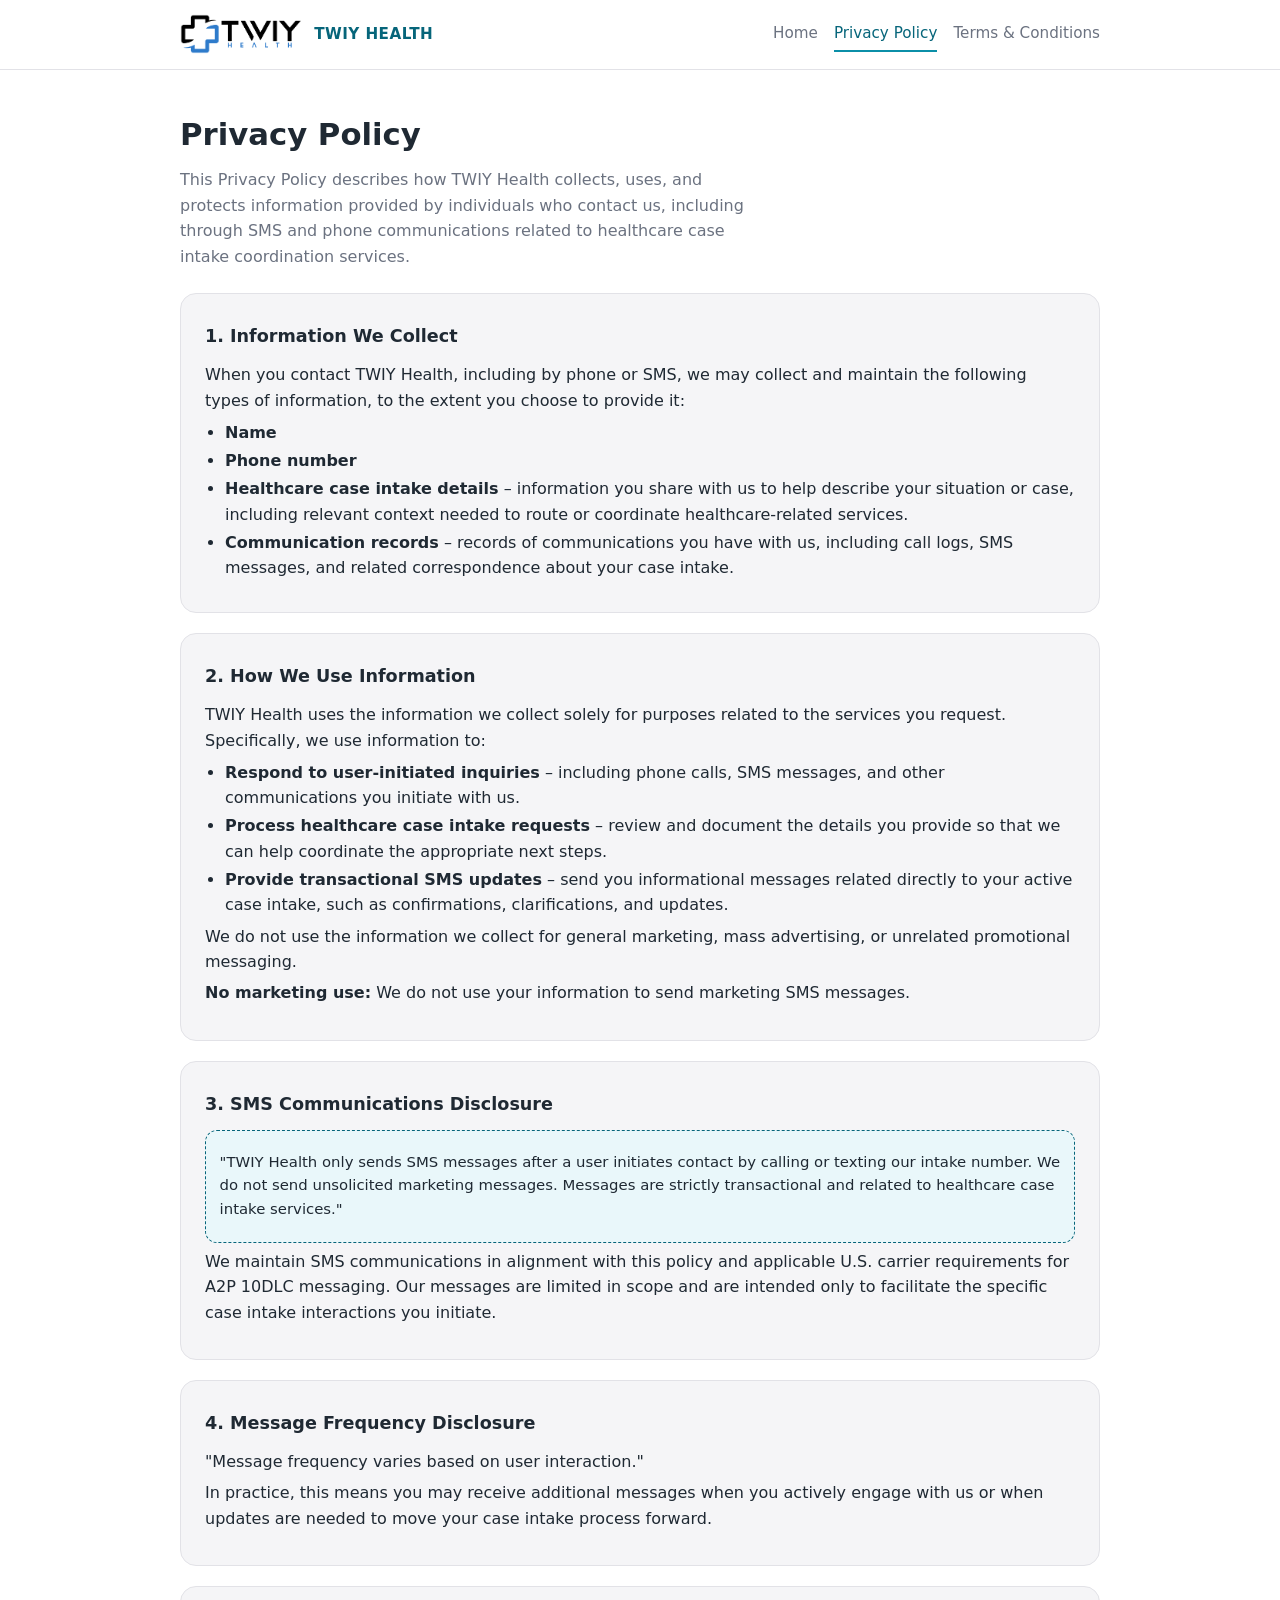
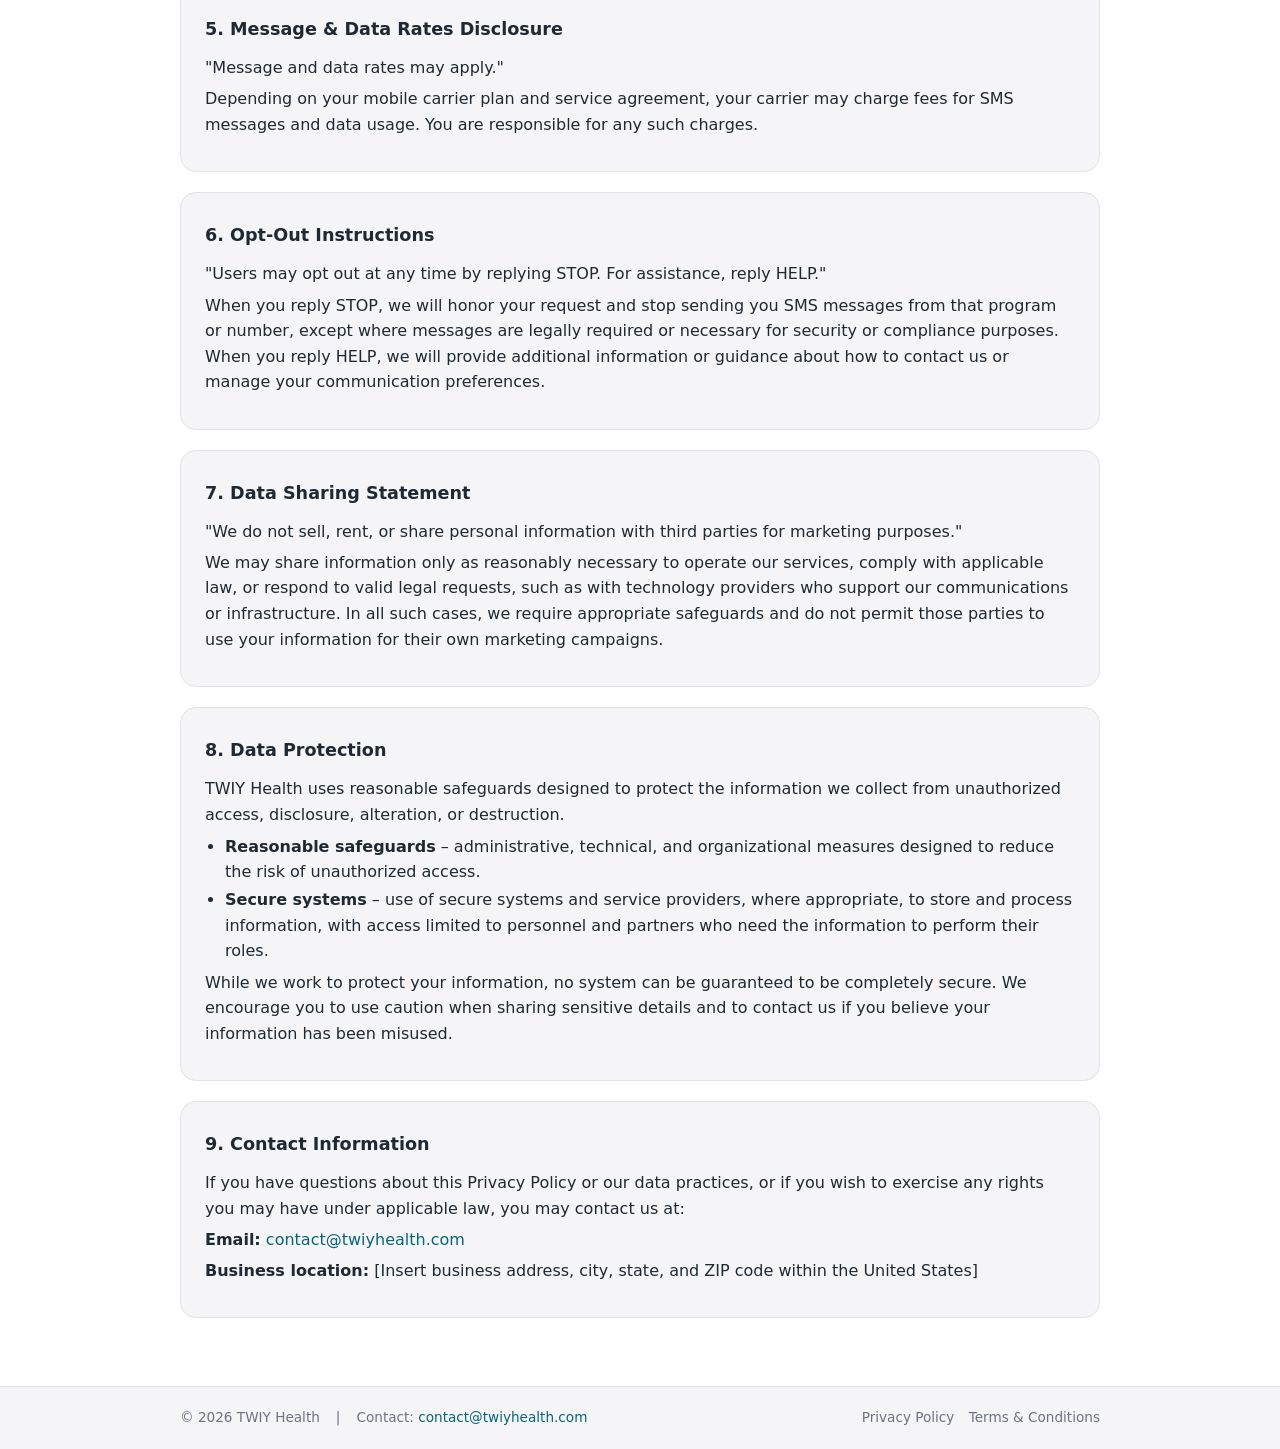
==== privacy.html @ be1fe994 "Initial commit - TWIY Health legal compliance pages Made-with: Cursor" ====
<!DOCTYPE html>
<html lang="en">
  <head>
    <meta charset="UTF-8" />
    <meta name="viewport" content="width=device-width, initial-scale=1" />
    <title>TWIY Health Privacy Policy</title>
    <meta
      name="description"
      content="Privacy Policy for TWIY Health, including information collection, use of data, SMS communications, and data protection practices."
    />
    <link rel="stylesheet" href="styles.css" />
  </head>
  <body>
    <div class="page">
      <header class="site-header">
        <div class="container">
          <div class="header-inner">
            <div class="logo-group">
              <img
                src="assets/TWIY HEALTH-fin-01 (2).png"
                alt="TWIY Health logo"
                class="logo"
              />
              <div class="brand-text">TWIY Health</div>
            </div>
            <nav class="nav-links" aria-label="Primary">
              <a href="index.html">Home</a>
              <a href="privacy.html" aria-current="page">Privacy Policy</a>
              <a href="terms.html">Terms &amp; Conditions</a>
            </nav>
          </div>
        </div>
      </header>

      <main>
        <section class="content">
          <div class="container">
            <header class="content-header">
              <h1>Privacy Policy</h1>
              <p>
                This Privacy Policy describes how TWIY Health collects, uses, and protects
                information provided by individuals who contact us, including through SMS and phone
                communications related to healthcare case intake coordination services.
              </p>
            </header>

            <article class="content-section" id="information-we-collect">
              <h2>1. Information We Collect</h2>
              <p>
                When you contact TWIY Health, including by phone or SMS, we may collect and maintain
                the following types of information, to the extent you choose to provide it:
              </p>
              <ul>
                <li><span class="label">Name</span></li>
                <li><span class="label">Phone number</span></li>
                <li>
                  <span class="label">Healthcare case intake details</span> – information you share
                  with us to help describe your situation or case, including relevant context needed
                  to route or coordinate healthcare-related services.
                </li>
                <li>
                  <span class="label">Communication records</span> – records of communications you
                  have with us, including call logs, SMS messages, and related correspondence about
                  your case intake.
                </li>
              </ul>
            </article>

            <article class="content-section" id="how-we-use-information">
              <h2>2. How We Use Information</h2>
              <p>
                TWIY Health uses the information we collect solely for purposes related to the
                services you request. Specifically, we use information to:
              </p>
              <ul>
                <li>
                  <span class="label">Respond to user-initiated inquiries</span> – including phone
                  calls, SMS messages, and other communications you initiate with us.
                </li>
                <li>
                  <span class="label">Process healthcare case intake requests</span> – review and
                  document the details you provide so that we can help coordinate the appropriate
                  next steps.
                </li>
                <li>
                  <span class="label">Provide transactional SMS updates</span> – send you
                  informational messages related directly to your active case intake, such as
                  confirmations, clarifications, and updates.
                </li>
              </ul>
              <p>
                We do not use the information we collect for general marketing, mass advertising, or
                unrelated promotional messaging.
              </p>
              <p><strong>No marketing use:</strong> We do not use your information to send marketing SMS messages.</p>
            </article>

            <article class="content-section" id="sms-communications">
              <h2>3. SMS Communications Disclosure</h2>
              <div class="highlight-box">
                <p>
                  "TWIY Health only sends SMS messages after a user initiates contact by calling or
                  texting our intake number. We do not send unsolicited marketing messages. Messages
                  are strictly transactional and related to healthcare case intake services."
                </p>
              </div>
              <p>
                We maintain SMS communications in alignment with this policy and applicable U.S.
                carrier requirements for A2P 10DLC messaging. Our messages are limited in scope and
                are intended only to facilitate the specific case intake interactions you initiate.
              </p>
            </article>

            <article class="content-section" id="message-frequency">
              <h2>4. Message Frequency Disclosure</h2>
              <p>"Message frequency varies based on user interaction."</p>
              <p>
                In practice, this means you may receive additional messages when you actively engage
                with us or when updates are needed to move your case intake process forward.
              </p>
            </article>

            <article class="content-section" id="message-and-data-rates">
              <h2>5. Message &amp; Data Rates Disclosure</h2>
              <p>"Message and data rates may apply."</p>
              <p>
                Depending on your mobile carrier plan and service agreement, your carrier may charge
                fees for SMS messages and data usage. You are responsible for any such charges.
              </p>
            </article>

            <article class="content-section" id="opt-out">
              <h2>6. Opt-Out Instructions</h2>
              <p>"Users may opt out at any time by replying STOP. For assistance, reply HELP."</p>
              <p>
                When you reply STOP, we will honor your request and stop sending you SMS messages
                from that program or number, except where messages are legally required or necessary
                for security or compliance purposes. When you reply HELP, we will provide additional
                information or guidance about how to contact us or manage your communication
                preferences.
              </p>
            </article>

            <article class="content-section" id="data-sharing">
              <h2>7. Data Sharing Statement</h2>
              <p>
                "We do not sell, rent, or share personal information with third parties for
                marketing purposes."
              </p>
              <p>
                We may share information only as reasonably necessary to operate our services,
                comply with applicable law, or respond to valid legal requests, such as with
                technology providers who support our communications or infrastructure. In all such
                cases, we require appropriate safeguards and do not permit those parties to use your
                information for their own marketing campaigns.
              </p>
            </article>

            <article class="content-section" id="data-protection">
              <h2>8. Data Protection</h2>
              <p>
                TWIY Health uses reasonable safeguards designed to protect the information we
                collect from unauthorized access, disclosure, alteration, or destruction.
              </p>
              <ul>
                <li>
                  <span class="label">Reasonable safeguards</span> – administrative, technical, and
                  organizational measures designed to reduce the risk of unauthorized access.
                </li>
                <li>
                  <span class="label">Secure systems</span> – use of secure systems and service
                  providers, where appropriate, to store and process information, with access
                  limited to personnel and partners who need the information to perform their roles.
                </li>
              </ul>
              <p>
                While we work to protect your information, no system can be guaranteed to be
                completely secure. We encourage you to use caution when sharing sensitive details
                and to contact us if you believe your information has been misused.
              </p>
            </article>

            <article class="content-section" id="contact-information">
              <h2>9. Contact Information</h2>
              <p>
                If you have questions about this Privacy Policy or our data practices, or if you
                wish to exercise any rights you may have under applicable law, you may contact us at:
              </p>
              <p>
                <span class="label">Email:</span>
                <a href="mailto:contact@twiyhealth.com">contact@twiyhealth.com</a>
              </p>
              <p>
                <span class="label">Business location:</span>
                [Insert business address, city, state, and ZIP code within the United States]
              </p>
            </article>
          </div>
        </section>
      </main>

      <footer class="site-footer">
        <div class="container">
          <div class="footer-inner">
            <div class="footer-meta">
              <span>© 2026 TWIY Health</span>
              <span>|</span>
              <span>Contact: <a href="mailto:contact@twiyhealth.com">contact@twiyhealth.com</a></span>
            </div>
            <nav class="footer-links" aria-label="Footer">
              <a href="privacy.html" aria-current="page">Privacy Policy</a>
              <a href="terms.html">Terms &amp; Conditions</a>
            </nav>
          </div>
        </div>
      </footer>
    </div>
  </body>
</html>
---- styles.css ----
/* Base layout */
:root {
  --color-background: #ffffff;
  --color-surface: #f5f5f7;
  --color-border: #e2e2e7;
  --color-primary: #0b8fa8;
  --color-primary-dark: #06657a;
  --color-text: #1f2933;
  --color-muted: #6b7280;
}

*,
*::before,
*::after {
  box-sizing: border-box;
}

html {
  scroll-behavior: smooth;
}

body {
  margin: 0;
  min-height: 100vh;
  font-family: system-ui, -apple-system, BlinkMacSystemFont, "Segoe UI", sans-serif;
  color: var(--color-text);
  background-color: var(--color-background);
  line-height: 1.6;
}

img {
  max-width: 100%;
  height: auto;
  display: block;
}

a {
  color: var(--color-primary-dark);
  text-decoration: none;
}

a:hover,
a:focus-visible {
  text-decoration: underline;
}

.page {
  display: flex;
  min-height: 100vh;
  flex-direction: column;
}

.container {
  width: 100%;
  max-width: 960px;
  margin: 0 auto;
  padding: 0 1.25rem;
}

/* Header */
.site-header {
  border-bottom: 1px solid var(--color-border);
  background-color: var(--color-background);
}

.header-inner {
  display: flex;
  align-items: center;
  justify-content: space-between;
  padding: 0.9rem 0.5rem;
  gap: 1.5rem;
}

.logo-group {
  display: flex;
  align-items: center;
  gap: 0.75rem;
}

.logo {
  height: 40px;
  width: auto;
}

.brand-text {
  font-weight: 600;
  letter-spacing: 0.03em;
  font-size: 0.95rem;
  text-transform: uppercase;
  color: var(--color-primary-dark);
}

.nav-links {
  display: flex;
  align-items: center;
  gap: 1rem;
  font-size: 0.95rem;
}

.nav-links a {
  color: var(--color-muted);
  padding: 0.25rem 0;
  border-bottom: 2px solid transparent;
}

.nav-links a:hover,
.nav-links a:focus-visible,
.nav-links a[aria-current="page"] {
  color: var(--color-primary-dark);
  border-bottom-color: var(--color-primary);
  text-decoration: none;
}

/* Main content */
main {
  flex: 1;
}

.hero {
  padding: 3rem 0 2.5rem;
}

.hero-inner {
  display: flex;
  flex-direction: column;
  gap: 2rem;
}

.hero-copy h1 {
  margin: 0 0 1rem;
  font-size: clamp(1.9rem, 3vw, 2.4rem);
}

.hero-copy p {
  margin: 0 0 1.5rem;
  color: var(--color-muted);
  max-width: 40rem;
}

.hero-actions {
  display: flex;
  flex-wrap: wrap;
  gap: 0.75rem;
}

.btn {
  display: inline-flex;
  align-items: center;
  justify-content: center;
  padding: 0.7rem 1.4rem;
  border-radius: 999px;
  font-size: 0.95rem;
  font-weight: 500;
  border: 1px solid transparent;
  cursor: pointer;
  transition: background-color 0.15s ease, color 0.15s ease, border-color 0.15s ease,
    box-shadow 0.15s ease, transform 0.06s ease;
}

.btn-primary {
  background: linear-gradient(135deg, var(--color-primary), var(--color-primary-dark));
  color: #ffffff;
  box-shadow: 0 8px 20px rgba(6, 101, 122, 0.28);
}

.btn-primary:hover,
.btn-primary:focus-visible {
  background: linear-gradient(135deg, var(--color-primary-dark), var(--color-primary-dark));
  transform: translateY(-1px);
  text-decoration: none;
}

.btn-ghost {
  background-color: transparent;
  border-color: var(--color-border);
  color: var(--color-primary-dark);
}

.btn-ghost:hover,
.btn-ghost:focus-visible {
  background-color: var(--color-surface);
}

.hero-panel {
  background: radial-gradient(circle at top left, #e0f6fb, #ffffff);
  border-radius: 1.25rem;
  border: 1px solid var(--color-border);
  padding: 1.5rem 1.25rem;
  box-shadow: 0 10px 30px rgba(15, 23, 42, 0.08);
}

.hero-panel h2 {
  margin-top: 0;
  margin-bottom: 0.75rem;
  font-size: 1.1rem;
}

.hero-panel p {
  margin: 0;
  font-size: 0.93rem;
  color: var(--color-muted);
}

/* Content sections */
.content {
  padding: 2.5rem 0 3rem;
}

.content-header {
  margin-bottom: 1.5rem;
}

.content-header h1 {
  margin: 0 0 0.5rem;
  font-size: clamp(1.7rem, 2.4vw, 2rem);
}

.content-header p {
  margin: 0;
  color: var(--color-muted);
  max-width: 36rem;
}

.content-section {
  padding: 1.75rem 1.5rem;
  border-radius: 1rem;
  background-color: var(--color-surface);
  border: 1px solid var(--color-border);
  margin-bottom: 1.25rem;
}

.content-section h2 {
  margin-top: 0;
  margin-bottom: 0.75rem;
  font-size: 1.1rem;
}

.content-section p {
  margin: 0.35rem 0;
}

.content-section ul {
  margin: 0.4rem 0 0.2rem 1.25rem;
  padding: 0;
}

.content-section li {
  margin-bottom: 0.15rem;
}

.label {
  font-weight: 600;
}

.highlight-box {
  padding: 0.9rem 0.85rem;
  border-radius: 0.75rem;
  border: 1px dashed var(--color-primary-dark);
  background-color: #e9f7fa;
  font-size: 0.93rem;
}

/* Footer */
.site-footer {
  border-top: 1px solid var(--color-border);
  background-color: var(--color-surface);
  padding: 1.25rem 0;
  font-size: 0.85rem;
  color: var(--color-muted);
}

.footer-inner {
  display: flex;
  flex-direction: column;
  gap: 0.75rem;
}

.footer-meta {
  display: flex;
  flex-wrap: wrap;
  gap: 0.5rem 1rem;
  align-items: center;
}

.footer-links {
  display: flex;
  flex-wrap: wrap;
  gap: 0.9rem;
}

.footer-links a {
  color: var(--color-muted);
}

.footer-links a:hover,
.footer-links a:focus-visible {
  color: var(--color-primary-dark);
  text-decoration: none;
}

/* Responsive */
@media (min-width: 768px) {
  .header-inner {
    padding-inline: 0;
  }

  .hero-inner {
    flex-direction: row;
    align-items: stretch;
  }

  .hero-copy,
  .hero-panel {
    flex: 1;
  }

  .hero-panel {
    margin-top: 0.5rem;
  }

  .footer-inner {
    flex-direction: row;
    align-items: center;
    justify-content: space-between;
  }
}
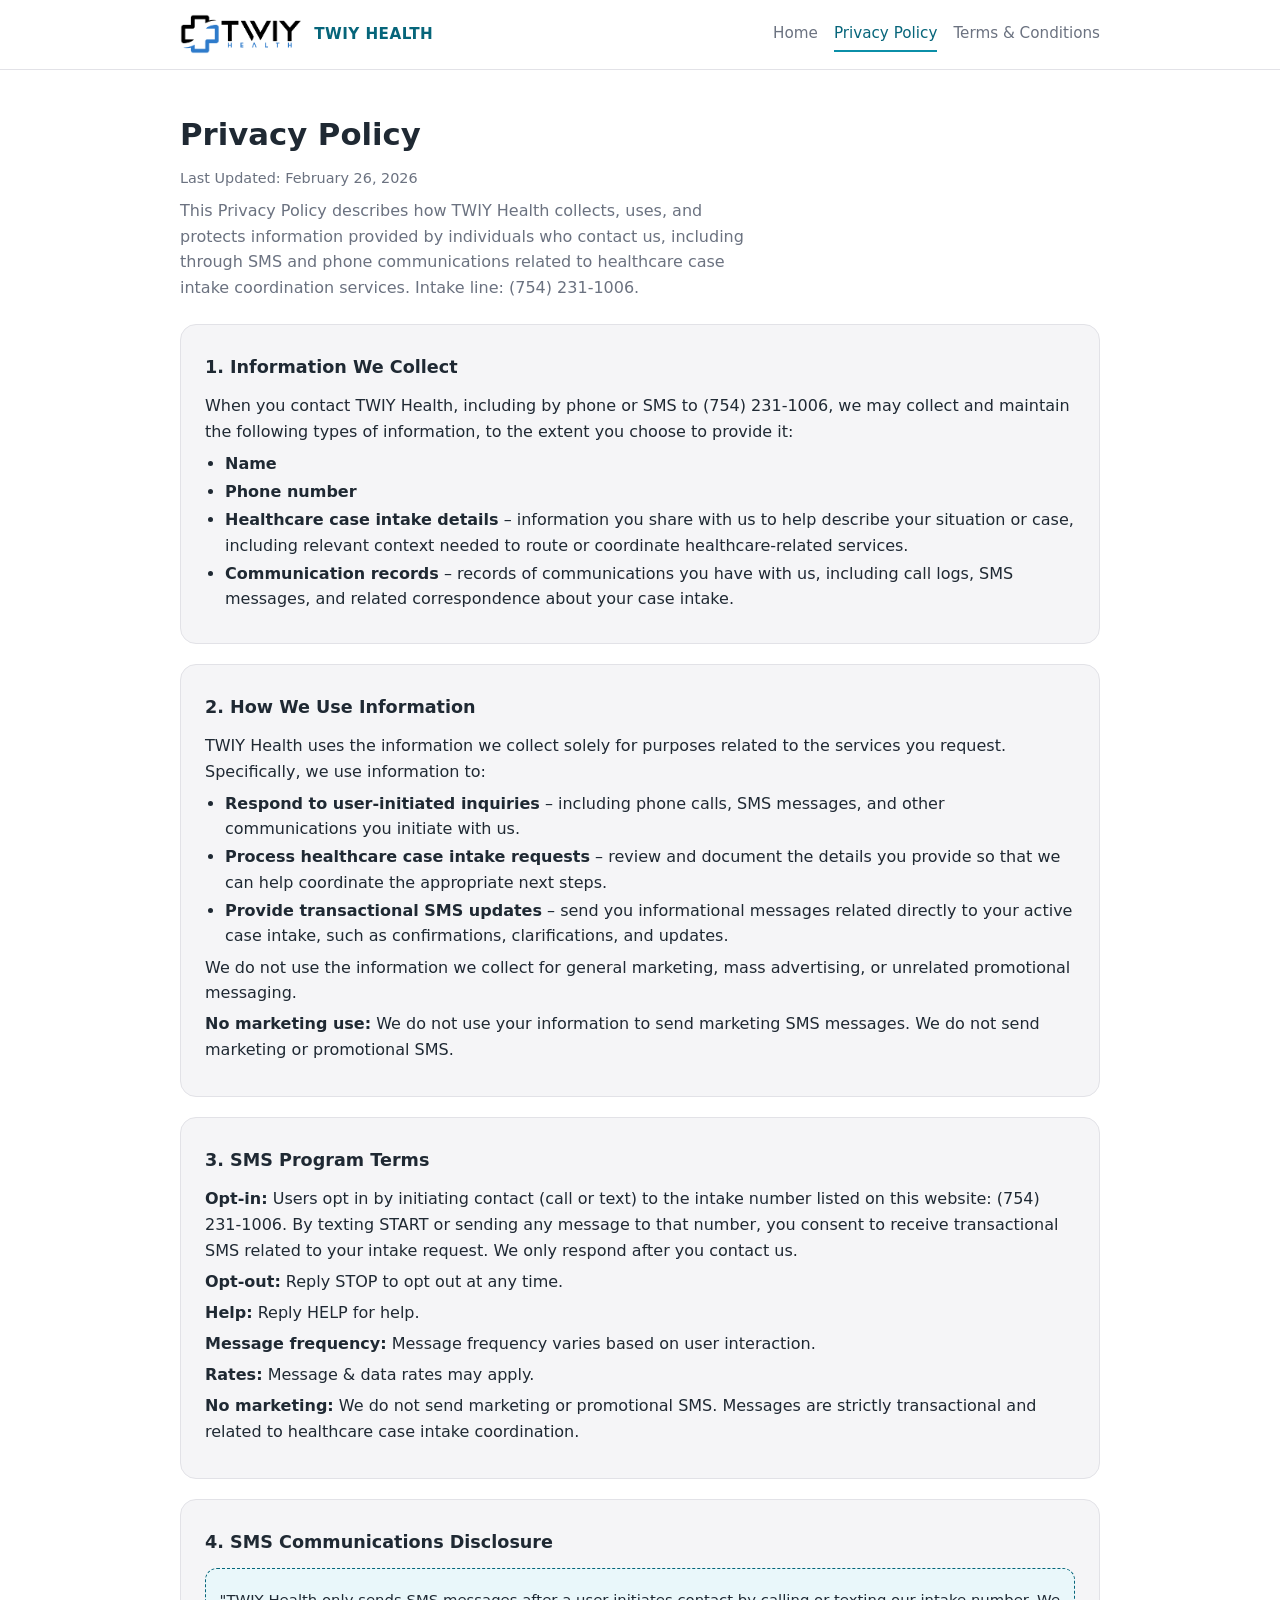
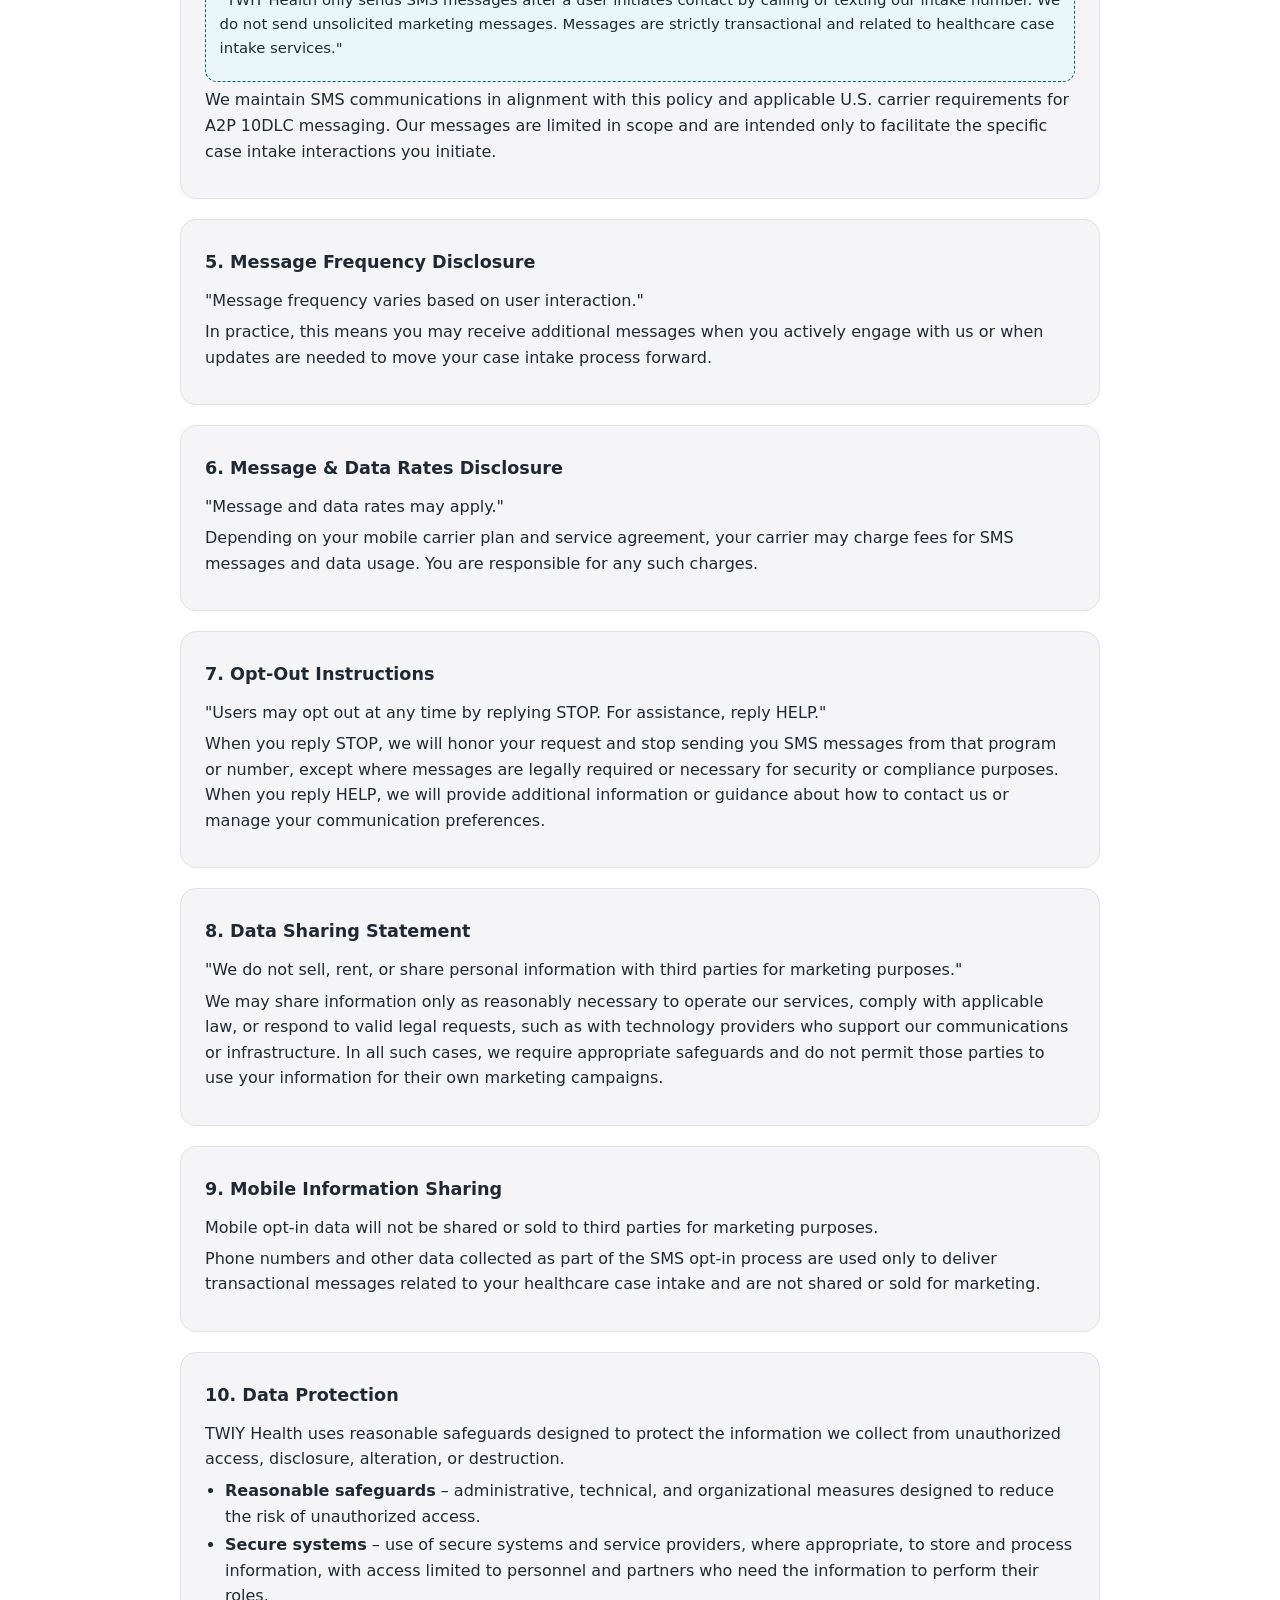
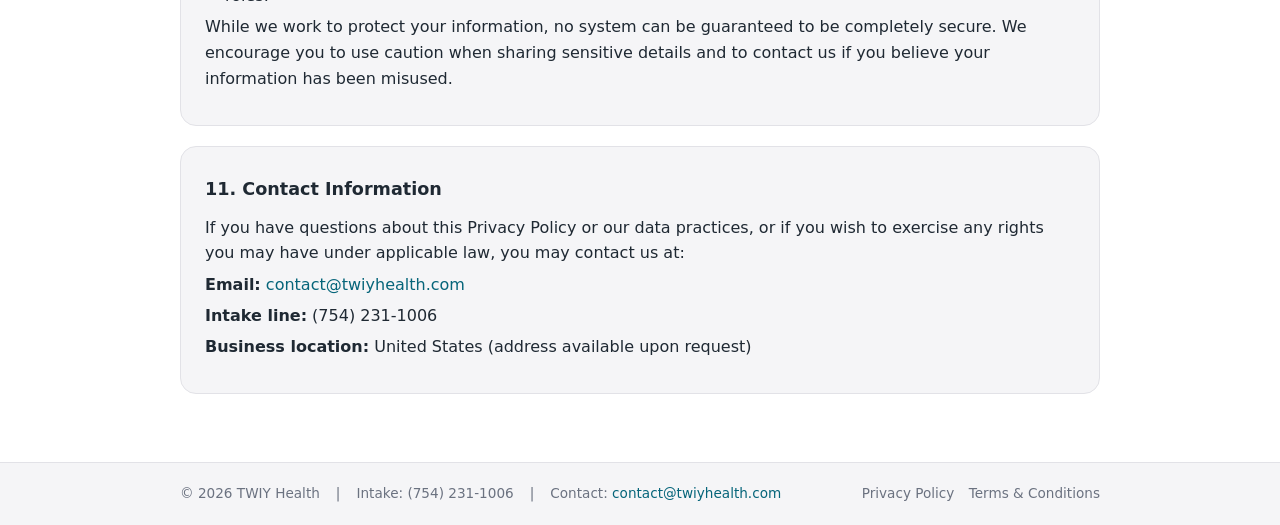
==== commit 30a756d1: "Update policies for A2P compliance Made-with: Cursor" ====
--- a/privacy.html
+++ b/privacy.html
@@ -37,17 +37,18 @@
           <div class="container">
             <header class="content-header">
               <h1>Privacy Policy</h1>
+              <p class="last-updated">Last Updated: February 26, 2026</p>
               <p>
                 This Privacy Policy describes how TWIY Health collects, uses, and protects
                 information provided by individuals who contact us, including through SMS and phone
-                communications related to healthcare case intake coordination services.
+                communications related to healthcare case intake coordination services. Intake line: (754) 231-1006.
               </p>
             </header>
 
             <article class="content-section" id="information-we-collect">
               <h2>1. Information We Collect</h2>
               <p>
-                When you contact TWIY Health, including by phone or SMS, we may collect and maintain
+                When you contact TWIY Health, including by phone or SMS to (754) 231-1006, we may collect and maintain
                 the following types of information, to the extent you choose to provide it:
               </p>
               <ul>
@@ -92,11 +93,21 @@
                 We do not use the information we collect for general marketing, mass advertising, or
                 unrelated promotional messaging.
               </p>
-              <p><strong>No marketing use:</strong> We do not use your information to send marketing SMS messages.</p>
+              <p><strong>No marketing use:</strong> We do not use your information to send marketing SMS messages. We do not send marketing or promotional SMS.</p>
+            </article>
+
+            <article class="content-section" id="sms-program-terms">
+              <h2>3. SMS Program Terms</h2>
+              <p><span class="label">Opt-in:</span> Users opt in by initiating contact (call or text) to the intake number listed on this website: (754) 231-1006. By texting START or sending any message to that number, you consent to receive transactional SMS related to your intake request. We only respond after you contact us.</p>
+              <p><span class="label">Opt-out:</span> Reply STOP to opt out at any time.</p>
+              <p><span class="label">Help:</span> Reply HELP for help.</p>
+              <p><span class="label">Message frequency:</span> Message frequency varies based on user interaction.</p>
+              <p><span class="label">Rates:</span> Message &amp; data rates may apply.</p>
+              <p><span class="label">No marketing:</span> We do not send marketing or promotional SMS. Messages are strictly transactional and related to healthcare case intake coordination.</p>
             </article>
 
             <article class="content-section" id="sms-communications">
-              <h2>3. SMS Communications Disclosure</h2>
+              <h2>4. SMS Communications Disclosure</h2>
               <div class="highlight-box">
                 <p>
                   "TWIY Health only sends SMS messages after a user initiates contact by calling or
@@ -112,7 +123,7 @@
             </article>
 
             <article class="content-section" id="message-frequency">
-              <h2>4. Message Frequency Disclosure</h2>
+              <h2>5. Message Frequency Disclosure</h2>
               <p>"Message frequency varies based on user interaction."</p>
               <p>
                 In practice, this means you may receive additional messages when you actively engage
@@ -121,7 +132,7 @@
             </article>
 
             <article class="content-section" id="message-and-data-rates">
-              <h2>5. Message &amp; Data Rates Disclosure</h2>
+              <h2>6. Message &amp; Data Rates Disclosure</h2>
               <p>"Message and data rates may apply."</p>
               <p>
                 Depending on your mobile carrier plan and service agreement, your carrier may charge
@@ -130,7 +141,7 @@
             </article>
 
             <article class="content-section" id="opt-out">
-              <h2>6. Opt-Out Instructions</h2>
+              <h2>7. Opt-Out Instructions</h2>
               <p>"Users may opt out at any time by replying STOP. For assistance, reply HELP."</p>
               <p>
                 When you reply STOP, we will honor your request and stop sending you SMS messages
@@ -142,7 +153,7 @@
             </article>
 
             <article class="content-section" id="data-sharing">
-              <h2>7. Data Sharing Statement</h2>
+              <h2>8. Data Sharing Statement</h2>
               <p>
                 "We do not sell, rent, or share personal information with third parties for
                 marketing purposes."
@@ -156,8 +167,18 @@
               </p>
             </article>
 
+            <article class="content-section" id="mobile-information-sharing">
+              <h2>9. Mobile Information Sharing</h2>
+              <p>
+                Mobile opt-in data will not be shared or sold to third parties for marketing purposes.
+              </p>
+              <p>
+                Phone numbers and other data collected as part of the SMS opt-in process are used only to deliver transactional messages related to your healthcare case intake and are not shared or sold for marketing.
+              </p>
+            </article>
+
             <article class="content-section" id="data-protection">
-              <h2>8. Data Protection</h2>
+              <h2>10. Data Protection</h2>
               <p>
                 TWIY Health uses reasonable safeguards designed to protect the information we
                 collect from unauthorized access, disclosure, alteration, or destruction.
@@ -181,7 +202,7 @@
             </article>
 
             <article class="content-section" id="contact-information">
-              <h2>9. Contact Information</h2>
+              <h2>11. Contact Information</h2>
               <p>
                 If you have questions about this Privacy Policy or our data practices, or if you
                 wish to exercise any rights you may have under applicable law, you may contact us at:
@@ -191,8 +212,11 @@
                 <a href="mailto:contact@twiyhealth.com">contact@twiyhealth.com</a>
               </p>
               <p>
+                <span class="label">Intake line:</span> (754) 231-1006
+              </p>
+              <p>
                 <span class="label">Business location:</span>
-                [Insert business address, city, state, and ZIP code within the United States]
+                United States (address available upon request)
               </p>
             </article>
           </div>
@@ -204,6 +228,8 @@
           <div class="footer-inner">
             <div class="footer-meta">
               <span>© 2026 TWIY Health</span>
+              <span>|</span>
+              <span>Intake: (754) 231-1006</span>
               <span>|</span>
               <span>Contact: <a href="mailto:contact@twiyhealth.com">contact@twiyhealth.com</a></span>
             </div>
@@ -217,4 +243,3 @@
     </div>
   </body>
 </html>
-
--- a/styles.css
+++ b/styles.css
@@ -195,6 +195,41 @@
   font-size: 1.1rem;
 }
 
+/* Intake banner */
+.intake-banner {
+  background: linear-gradient(135deg, #e0f6fb, #f0fafc);
+  border: 1px solid var(--color-primary);
+  border-radius: 1rem;
+  padding: 1.25rem 1.5rem;
+  margin-bottom: 2rem;
+  text-align: center;
+}
+
+.intake-banner h2 {
+  margin: 0 0 0.5rem;
+  font-size: 1.25rem;
+  color: var(--color-primary-dark);
+}
+
+.intake-cta {
+  margin: 0 0 0.5rem;
+  font-weight: 600;
+  font-size: 1rem;
+}
+
+.intake-disclosures {
+  margin: 0;
+  font-size: 0.85rem;
+  color: var(--color-muted);
+  max-width: 42rem;
+  margin-left: auto;
+  margin-right: auto;
+}
+
+.consent-proof {
+  border-left: 4px solid var(--color-primary);
+}
+
 .hero-panel p {
   margin: 0;
   font-size: 0.93rem;
@@ -219,6 +254,11 @@
   margin: 0;
   color: var(--color-muted);
   max-width: 36rem;
+}
+
+.last-updated {
+  font-size: 0.9rem;
+  margin-bottom: 0.5rem !important;
 }
 
 .content-section {
